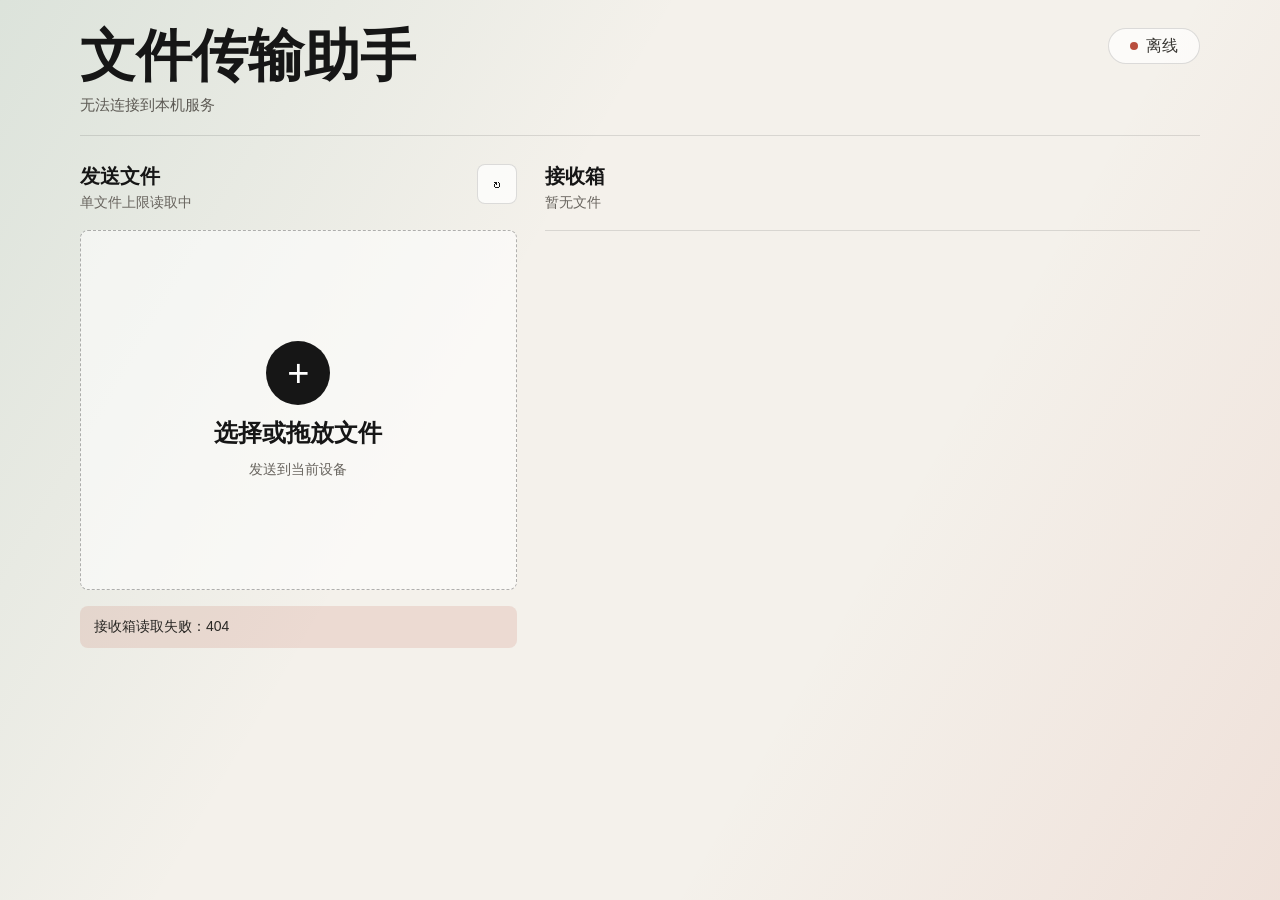
==== src/FileTransferAssistant/wwwroot/index.html @ 931b2ab2 "Refactor: Rename and restructure to FileTransferAssistant The project has been renamed from "PhoneCo" ====
<!DOCTYPE html>
<html lang="zh-CN">
<head>
    <meta charset="UTF-8">
    <meta name="viewport" content="width=device-width, initial-scale=1.0">
    <meta name="renderer" content="webkit">
    <title>文件传输助手</title>
    <link rel="stylesheet" href="css/styles.css">
</head>
<body>
    <main class="app-shell">
        <header class="top-bar">
            <div>
                <h1>文件传输助手</h1>
                <p id="serverUrl">正在读取连接地址</p>
            </div>
            <div class="status-pill" aria-live="polite">
                <span class="status-dot" id="statusDot"></span>
                <span id="statusText">连接中</span>
            </div>
        </header>

        <section class="workspace">
            <section class="transfer-pane" aria-labelledby="uploadTitle">
                <div class="section-heading">
                    <div>
                        <h2 id="uploadTitle">发送文件</h2>
                        <p id="uploadLimit">单文件上限读取中</p>
                    </div>
                    <button class="icon-button" id="refreshButton" type="button" title="刷新接收箱" aria-label="刷新接收箱">
                        <span aria-hidden="true">↻</span>
                    </button>
                </div>

                <label class="drop-zone" id="dropZone" for="fileInput">
                    <input type="file" id="fileInput" multiple>
                    <span class="drop-symbol" aria-hidden="true">+</span>
                    <span class="drop-title">选择或拖放文件</span>
                    <span class="drop-meta">发送到当前设备</span>
                </label>

                <div class="progress-panel" id="progressPanel" hidden>
                    <div class="progress-row">
                        <span id="progressName">准备上传</span>
                        <span id="progressPercent">0%</span>
                    </div>
                    <div class="progress-track">
                        <div class="progress-bar" id="progressBar"></div>
                    </div>
                    <div class="progress-size" id="progressSize">0 / 0</div>
                </div>

                <div class="notice" id="notice" hidden></div>
            </section>

            <section class="inbox-pane" aria-labelledby="inboxTitle">
                <div class="section-heading">
                    <div>
                        <h2 id="inboxTitle">接收箱</h2>
                        <p id="inboxMeta">暂无文件</p>
                    </div>
                </div>

                <div class="file-list" id="fileList" aria-live="polite"></div>
            </section>
        </section>
    </main>

    <script src="js/app.js"></script>
</body>
</html>
---- src/FileTransferAssistant/wwwroot/css/styles.css ----
* {
    box-sizing: border-box;
}

html,
body {
    margin: 0;
    min-height: 100%;
}

body {
    min-height: 100svh;
    color: #161616;
    background:
        linear-gradient(120deg, rgba(46, 125, 102, 0.12), transparent 38%),
        linear-gradient(300deg, rgba(196, 80, 61, 0.10), transparent 34%),
        #f4f1eb;
    font-family: -apple-system, BlinkMacSystemFont, "Segoe UI", Roboto, "Helvetica Neue", Arial, sans-serif;
}

button,
input {
    font: inherit;
}

.app-shell {
    width: min(1120px, calc(100% - 32px));
    min-height: 100svh;
    margin: 0 auto;
    padding: 28px 0;
    display: flex;
    flex-direction: column;
    gap: 24px;
}

.top-bar {
    display: flex;
    align-items: flex-start;
    justify-content: space-between;
    gap: 24px;
    padding-bottom: 20px;
    border-bottom: 1px solid rgba(22, 22, 22, 0.12);
}

.top-bar h1 {
    margin: 0;
    font-size: clamp(28px, 5vw, 56px);
    line-height: 1;
    font-weight: 720;
}

.top-bar p {
    margin: 12px 0 0;
    color: #5d5a54;
    font-size: 15px;
    word-break: break-all;
}

.status-pill {
    min-width: 92px;
    height: 36px;
    padding: 0 14px;
    border: 1px solid rgba(22, 22, 22, 0.14);
    border-radius: 999px;
    background: rgba(255, 255, 255, 0.68);
    display: inline-flex;
    align-items: center;
    justify-content: center;
    gap: 8px;
    color: #393733;
    flex: 0 0 auto;
}

.status-dot {
    width: 8px;
    height: 8px;
    border-radius: 999px;
    background: #b84d3d;
}

.status-dot.connected {
    background: #2e7d66;
}

.workspace {
    flex: 1;
    display: grid;
    grid-template-columns: minmax(320px, 0.9fr) minmax(0, 1.35fr);
    gap: 28px;
    align-items: stretch;
}

.transfer-pane,
.inbox-pane {
    min-width: 0;
    padding-top: 4px;
}

.section-heading {
    display: flex;
    align-items: flex-start;
    justify-content: space-between;
    gap: 16px;
    margin-bottom: 18px;
}

.section-heading h2 {
    margin: 0;
    font-size: 20px;
    line-height: 1.2;
}

.section-heading p {
    margin: 6px 0 0;
    color: #68645e;
    font-size: 14px;
}

.icon-button {
    width: 40px;
    height: 40px;
    border: 1px solid rgba(22, 22, 22, 0.14);
    border-radius: 8px;
    color: #161616;
    background: rgba(255, 255, 255, 0.72);
    cursor: pointer;
    transition: transform 140ms ease, background 140ms ease, border-color 140ms ease;
}

.icon-button:hover {
    background: #ffffff;
    border-color: rgba(22, 22, 22, 0.24);
}

.icon-button:active {
    transform: scale(0.97);
}

.drop-zone {
    min-height: 360px;
    border: 1px dashed rgba(22, 22, 22, 0.32);
    border-radius: 8px;
    background: rgba(255, 255, 255, 0.56);
    display: flex;
    flex-direction: column;
    align-items: center;
    justify-content: center;
    gap: 12px;
    cursor: pointer;
    transition: border-color 160ms ease, background 160ms ease, transform 160ms ease;
}

.drop-zone input {
    display: none;
}

.drop-zone.dragging {
    border-color: #2e7d66;
    background: rgba(46, 125, 102, 0.10);
    transform: translateY(-2px);
}

.drop-zone.busy {
    pointer-events: none;
    opacity: 0.7;
}

.drop-symbol {
    width: 64px;
    height: 64px;
    border-radius: 999px;
    background: #161616;
    color: #fff;
    display: inline-flex;
    align-items: center;
    justify-content: center;
    font-size: 38px;
    line-height: 1;
}

.drop-title {
    color: #161616;
    font-size: 24px;
    font-weight: 680;
}

.drop-meta {
    color: #68645e;
    font-size: 14px;
}

.progress-panel {
    margin-top: 18px;
    padding: 16px 0;
    border-top: 1px solid rgba(22, 22, 22, 0.12);
}

.progress-row,
.progress-size {
    display: flex;
    align-items: center;
    justify-content: space-between;
    gap: 16px;
    color: #4a4742;
    font-size: 14px;
}

.progress-row span:first-child {
    overflow: hidden;
    text-overflow: ellipsis;
    white-space: nowrap;
}

.progress-track {
    height: 8px;
    margin: 10px 0 8px;
    background: rgba(22, 22, 22, 0.12);
    border-radius: 999px;
    overflow: hidden;
}

.progress-bar {
    width: 0;
    height: 100%;
    background: #2e7d66;
    transition: width 180ms ease;
}

.notice {
    margin-top: 16px;
    padding: 12px 14px;
    border-radius: 8px;
    background: rgba(22, 22, 22, 0.08);
    color: #292724;
    font-size: 14px;
}

.notice[data-tone="success"] {
    background: rgba(46, 125, 102, 0.14);
}

.notice[data-tone="error"] {
    background: rgba(184, 77, 61, 0.14);
}

.file-list {
    display: flex;
    flex-direction: column;
    border-top: 1px solid rgba(22, 22, 22, 0.12);
}

.file-row {
    min-height: 72px;
    display: grid;
    grid-template-columns: minmax(0, 1fr) auto;
    align-items: center;
    gap: 20px;
    padding: 14px 0;
    border-bottom: 1px solid rgba(22, 22, 22, 0.12);
}

.file-info {
    min-width: 0;
}

.file-name {
    display: block;
    color: #161616;
    text-decoration: none;
    font-weight: 650;
    overflow-wrap: anywhere;
}

.file-name:hover {
    text-decoration: underline;
}

.file-meta {
    margin-top: 5px;
    color: #6c6860;
    font-size: 13px;
}

.download-button {
    min-width: 64px;
    height: 36px;
    padding: 0 14px;
    border: 1px solid rgba(22, 22, 22, 0.16);
    border-radius: 8px;
    color: #161616;
    background: #ffffff;
    display: inline-flex;
    align-items: center;
    justify-content: center;
    text-decoration: none;
    transition: transform 140ms ease, border-color 140ms ease;
}

.download-button:hover {
    border-color: rgba(22, 22, 22, 0.32);
}

.download-button:active {
    transform: scale(0.97);
}

.empty-state {
    min-height: 180px;
    display: flex;
    align-items: center;
    justify-content: center;
    color: #6c6860;
    border-bottom: 1px solid rgba(22, 22, 22, 0.12);
}

@media (max-width: 760px) {
    .app-shell {
        width: min(100% - 24px, 1120px);
        padding: 18px 0;
    }

    .top-bar {
        flex-direction: column;
        gap: 16px;
    }

    .workspace {
        grid-template-columns: 1fr;
        gap: 32px;
    }

    .drop-zone {
        min-height: 260px;
    }

    .drop-title {
        font-size: 21px;
    }
}
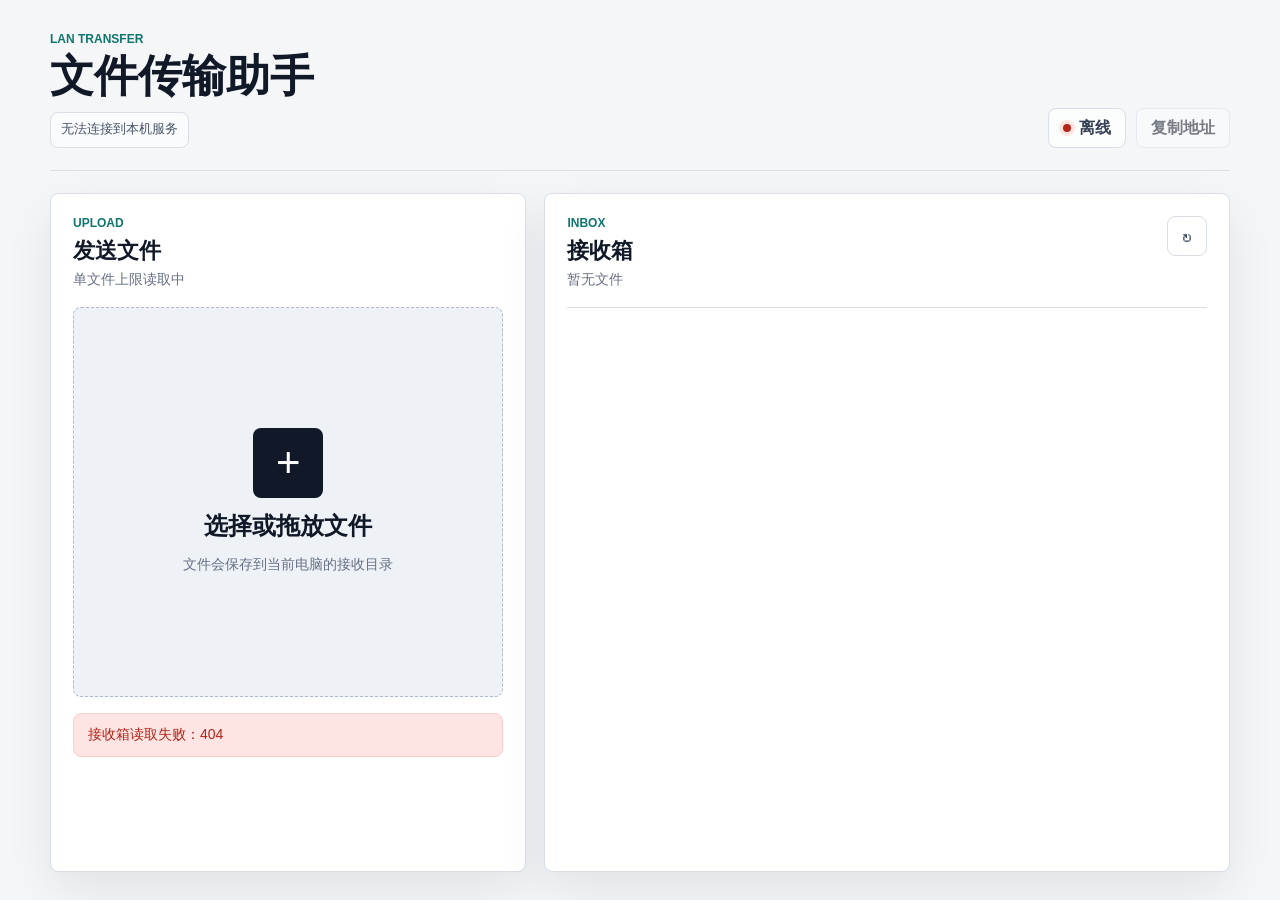
==== commit 8923f93c: "Enhance UI/UX with theming, animations, and new features Added CSS variables for consistent theming " ====
--- a/src/FileTransferAssistant/wwwroot/index.html
+++ b/src/FileTransferAssistant/wwwroot/index.html
@@ -5,38 +5,41 @@
     <meta name="viewport" content="width=device-width, initial-scale=1.0">
     <meta name="renderer" content="webkit">
     <title>文件传输助手</title>
+    <link rel="icon" href="data:image/svg+xml,%3Csvg xmlns='http://www.w3.org/2000/svg' viewBox='0 0 64 64'%3E%3Crect width='64' height='64' rx='12' fill='%23111827'/%3E%3Cpath d='M20 33h24M32 21v24' stroke='%23ffffff' stroke-width='6' stroke-linecap='round'/%3E%3C/svg%3E">
     <link rel="stylesheet" href="css/styles.css">
 </head>
 <body>
     <main class="app-shell">
         <header class="top-bar">
-            <div>
+            <div class="brand-block">
+                <span class="eyebrow">LAN Transfer</span>
                 <h1>文件传输助手</h1>
                 <p id="serverUrl">正在读取连接地址</p>
             </div>
-            <div class="status-pill" aria-live="polite">
-                <span class="status-dot" id="statusDot"></span>
-                <span id="statusText">连接中</span>
+            <div class="header-actions">
+                <div class="status-pill" aria-live="polite">
+                    <span class="status-dot" id="statusDot"></span>
+                    <span id="statusText">连接中</span>
+                </div>
+                <button class="secondary-button" id="copyLinkButton" type="button">复制地址</button>
             </div>
         </header>
 
         <section class="workspace">
-            <section class="transfer-pane" aria-labelledby="uploadTitle">
+            <section class="transfer-pane panel" aria-labelledby="uploadTitle">
                 <div class="section-heading">
                     <div>
+                        <span class="section-kicker">Upload</span>
                         <h2 id="uploadTitle">发送文件</h2>
                         <p id="uploadLimit">单文件上限读取中</p>
                     </div>
-                    <button class="icon-button" id="refreshButton" type="button" title="刷新接收箱" aria-label="刷新接收箱">
-                        <span aria-hidden="true">↻</span>
-                    </button>
                 </div>
 
                 <label class="drop-zone" id="dropZone" for="fileInput">
                     <input type="file" id="fileInput" multiple>
                     <span class="drop-symbol" aria-hidden="true">+</span>
                     <span class="drop-title">选择或拖放文件</span>
-                    <span class="drop-meta">发送到当前设备</span>
+                    <span class="drop-meta">文件会保存到当前电脑的接收目录</span>
                 </label>
 
                 <div class="progress-panel" id="progressPanel" hidden>
@@ -53,12 +56,16 @@
                 <div class="notice" id="notice" hidden></div>
             </section>
 
-            <section class="inbox-pane" aria-labelledby="inboxTitle">
+            <section class="inbox-pane panel" aria-labelledby="inboxTitle">
                 <div class="section-heading">
                     <div>
+                        <span class="section-kicker">Inbox</span>
                         <h2 id="inboxTitle">接收箱</h2>
                         <p id="inboxMeta">暂无文件</p>
                     </div>
+                    <button class="icon-button" id="refreshButton" type="button" title="刷新接收箱" aria-label="刷新接收箱">
+                        <span aria-hidden="true">↻</span>
+                    </button>
                 </div>
 
                 <div class="file-list" id="fileList" aria-live="polite"></div>
--- a/src/FileTransferAssistant/wwwroot/css/styles.css
+++ b/src/FileTransferAssistant/wwwroot/css/styles.css
@@ -1,5 +1,19 @@
 * {
     box-sizing: border-box;
+}
+
+:root {
+    --bg: #f4f6f8;
+    --ink: #111827;
+    --muted: #667085;
+    --line: #d9dee7;
+    --surface: #ffffff;
+    --surface-soft: #eef2f6;
+    --accent: #0f766e;
+    --accent-soft: #d9f4ef;
+    --danger: #b42318;
+    --danger-soft: #fee4e2;
+    --shadow: 0 18px 48px rgba(17, 24, 39, 0.08);
 }
 
 html,
@@ -10,11 +24,8 @@
 
 body {
     min-height: 100svh;
-    color: #161616;
-    background:
-        linear-gradient(120deg, rgba(46, 125, 102, 0.12), transparent 38%),
-        linear-gradient(300deg, rgba(196, 80, 61, 0.10), transparent 34%),
-        #f4f1eb;
+    color: var(--ink);
+    background: var(--bg);
     font-family: -apple-system, BlinkMacSystemFont, "Segoe UI", Roboto, "Helvetica Neue", Arial, sans-serif;
 }
 
@@ -23,77 +34,154 @@
     font: inherit;
 }
 
+button {
+    -webkit-tap-highlight-color: transparent;
+}
+
 .app-shell {
-    width: min(1120px, calc(100% - 32px));
+    width: min(1180px, calc(100% - 40px));
     min-height: 100svh;
     margin: 0 auto;
     padding: 28px 0;
     display: flex;
     flex-direction: column;
-    gap: 24px;
+    gap: 22px;
 }
 
 .top-bar {
     display: flex;
-    align-items: flex-start;
+    align-items: flex-end;
     justify-content: space-between;
     gap: 24px;
-    padding-bottom: 20px;
-    border-bottom: 1px solid rgba(22, 22, 22, 0.12);
+    padding: 4px 0 22px;
+    border-bottom: 1px solid var(--line);
+    animation: enter 360ms ease both;
+}
+
+.brand-block {
+    min-width: 0;
+}
+
+.eyebrow,
+.section-kicker {
+    display: block;
+    margin-bottom: 8px;
+    color: var(--accent);
+    font-size: 12px;
+    font-weight: 760;
+    letter-spacing: 0;
+    text-transform: uppercase;
 }
 
 .top-bar h1 {
     margin: 0;
-    font-size: clamp(28px, 5vw, 56px);
+    font-size: 44px;
     line-height: 1;
-    font-weight: 720;
+    font-weight: 760;
 }
 
 .top-bar p {
-    margin: 12px 0 0;
-    color: #5d5a54;
-    font-size: 15px;
-    word-break: break-all;
+    width: fit-content;
+    max-width: 100%;
+    margin: 14px 0 0;
+    padding: 8px 10px;
+    border: 1px solid var(--line);
+    border-radius: 8px;
+    color: #475467;
+    background: rgba(255, 255, 255, 0.58);
+    font-family: ui-monospace, SFMono-Regular, Consolas, "Liberation Mono", monospace;
+    font-size: 13px;
+    line-height: 1.4;
+    overflow-wrap: anywhere;
+}
+
+.header-actions {
+    display: flex;
+    align-items: center;
+    justify-content: flex-end;
+    gap: 10px;
+    flex: 0 0 auto;
+}
+
+.status-pill,
+.secondary-button,
+.icon-button,
+.download-button {
+    min-height: 40px;
+    border: 1px solid var(--line);
+    border-radius: 8px;
+    background: rgba(255, 255, 255, 0.78);
+    color: var(--ink);
+    transition: transform 140ms ease, background 140ms ease, border-color 140ms ease, color 140ms ease;
 }
 
 .status-pill {
-    min-width: 92px;
-    height: 36px;
     padding: 0 14px;
-    border: 1px solid rgba(22, 22, 22, 0.14);
-    border-radius: 999px;
-    background: rgba(255, 255, 255, 0.68);
     display: inline-flex;
     align-items: center;
     justify-content: center;
     gap: 8px;
-    color: #393733;
-    flex: 0 0 auto;
+    color: #344054;
+    font-weight: 650;
 }
 
 .status-dot {
     width: 8px;
     height: 8px;
     border-radius: 999px;
-    background: #b84d3d;
+    background: var(--danger);
+    box-shadow: 0 0 0 4px var(--danger-soft);
 }
 
 .status-dot.connected {
-    background: #2e7d66;
+    background: var(--accent);
+    box-shadow: 0 0 0 4px var(--accent-soft);
+}
+
+.secondary-button {
+    padding: 0 14px;
+    cursor: pointer;
+    font-weight: 650;
+}
+
+.secondary-button:hover,
+.icon-button:hover,
+.download-button:hover {
+    background: var(--surface);
+    border-color: #aeb8c7;
+}
+
+.secondary-button:disabled {
+    cursor: not-allowed;
+    opacity: 0.55;
+}
+
+.secondary-button:active,
+.icon-button:active,
+.download-button:active {
+    transform: translateY(1px) scale(0.98);
 }
 
 .workspace {
     flex: 1;
     display: grid;
-    grid-template-columns: minmax(320px, 0.9fr) minmax(0, 1.35fr);
-    gap: 28px;
+    grid-template-columns: minmax(300px, 0.82fr) minmax(0, 1.18fr);
+    gap: 18px;
     align-items: stretch;
 }
 
-.transfer-pane,
+.panel {
+    min-width: 0;
+    padding: 22px;
+    border: 1px solid var(--line);
+    border-radius: 8px;
+    background: var(--surface);
+    box-shadow: var(--shadow);
+    animation: enter 420ms ease both;
+}
+
 .inbox-pane {
-    min-width: 0;
-    padding-top: 4px;
+    animation-delay: 70ms;
 }
 
 .section-heading {
@@ -101,98 +189,107 @@
     align-items: flex-start;
     justify-content: space-between;
     gap: 16px;
+    min-height: 58px;
     margin-bottom: 18px;
 }
 
 .section-heading h2 {
     margin: 0;
-    font-size: 20px;
+    font-size: 22px;
     line-height: 1.2;
 }
 
 .section-heading p {
     margin: 6px 0 0;
-    color: #68645e;
+    color: var(--muted);
     font-size: 14px;
 }
 
 .icon-button {
     width: 40px;
-    height: 40px;
-    border: 1px solid rgba(22, 22, 22, 0.14);
-    border-radius: 8px;
-    color: #161616;
-    background: rgba(255, 255, 255, 0.72);
+    padding: 0;
+    display: inline-flex;
+    align-items: center;
+    justify-content: center;
     cursor: pointer;
-    transition: transform 140ms ease, background 140ms ease, border-color 140ms ease;
-}
-
-.icon-button:hover {
-    background: #ffffff;
-    border-color: rgba(22, 22, 22, 0.24);
-}
-
-.icon-button:active {
-    transform: scale(0.97);
+    color: #344054;
+    font-size: 20px;
 }
 
 .drop-zone {
-    min-height: 360px;
-    border: 1px dashed rgba(22, 22, 22, 0.32);
-    border-radius: 8px;
-    background: rgba(255, 255, 255, 0.56);
+    min-height: 390px;
+    border: 1px dashed #aeb8c7;
+    border-radius: 8px;
+    background: var(--surface-soft);
     display: flex;
     flex-direction: column;
     align-items: center;
     justify-content: center;
     gap: 12px;
     cursor: pointer;
-    transition: border-color 160ms ease, background 160ms ease, transform 160ms ease;
+    outline: 0;
+    transition: border-color 160ms ease, background 160ms ease, transform 160ms ease, box-shadow 160ms ease;
 }
 
 .drop-zone input {
     display: none;
 }
 
+.drop-zone:hover {
+    border-color: var(--accent);
+    background: #e9f5f3;
+}
+
 .drop-zone.dragging {
-    border-color: #2e7d66;
-    background: rgba(46, 125, 102, 0.10);
+    border-color: var(--accent);
+    background: var(--accent-soft);
+    box-shadow: inset 0 0 0 1px var(--accent);
     transform: translateY(-2px);
 }
 
 .drop-zone.busy {
     pointer-events: none;
-    opacity: 0.7;
+    opacity: 0.68;
 }
 
 .drop-symbol {
-    width: 64px;
-    height: 64px;
-    border-radius: 999px;
-    background: #161616;
+    width: 70px;
+    height: 70px;
+    border-radius: 8px;
+    background: var(--ink);
     color: #fff;
     display: inline-flex;
     align-items: center;
     justify-content: center;
-    font-size: 38px;
+    font-size: 42px;
     line-height: 1;
+    transition: transform 160ms ease;
+}
+
+.drop-zone:hover .drop-symbol,
+.drop-zone.dragging .drop-symbol {
+    transform: translateY(-2px);
 }
 
 .drop-title {
-    color: #161616;
+    color: var(--ink);
     font-size: 24px;
-    font-weight: 680;
+    font-weight: 720;
+    text-align: center;
 }
 
 .drop-meta {
-    color: #68645e;
+    max-width: 260px;
+    color: var(--muted);
     font-size: 14px;
+    line-height: 1.5;
+    text-align: center;
 }
 
 .progress-panel {
     margin-top: 18px;
-    padding: 16px 0;
-    border-top: 1px solid rgba(22, 22, 22, 0.12);
+    padding-top: 16px;
+    border-top: 1px solid var(--line);
 }
 
 .progress-row,
@@ -201,7 +298,7 @@
     align-items: center;
     justify-content: space-between;
     gap: 16px;
-    color: #4a4742;
+    color: #475467;
     font-size: 14px;
 }
 
@@ -212,9 +309,9 @@
 }
 
 .progress-track {
-    height: 8px;
+    height: 9px;
     margin: 10px 0 8px;
-    background: rgba(22, 22, 22, 0.12);
+    background: #e4e7ec;
     border-radius: 999px;
     overflow: hidden;
 }
@@ -222,41 +319,62 @@
 .progress-bar {
     width: 0;
     height: 100%;
-    background: #2e7d66;
+    background: var(--accent);
     transition: width 180ms ease;
 }
 
 .notice {
     margin-top: 16px;
     padding: 12px 14px;
-    border-radius: 8px;
-    background: rgba(22, 22, 22, 0.08);
-    color: #292724;
+    border: 1px solid var(--line);
+    border-radius: 8px;
+    background: var(--surface-soft);
+    color: #344054;
     font-size: 14px;
+    animation: lift 180ms ease both;
 }
 
 .notice[data-tone="success"] {
-    background: rgba(46, 125, 102, 0.14);
+    border-color: #99d9ce;
+    background: var(--accent-soft);
+    color: #075a53;
 }
 
 .notice[data-tone="error"] {
-    background: rgba(184, 77, 61, 0.14);
+    border-color: #fecdca;
+    background: var(--danger-soft);
+    color: var(--danger);
 }
 
 .file-list {
     display: flex;
     flex-direction: column;
-    border-top: 1px solid rgba(22, 22, 22, 0.12);
+    border-top: 1px solid var(--line);
 }
 
 .file-row {
-    min-height: 72px;
+    min-height: 76px;
     display: grid;
-    grid-template-columns: minmax(0, 1fr) auto;
-    align-items: center;
-    gap: 20px;
+    grid-template-columns: 44px minmax(0, 1fr) auto;
+    align-items: center;
+    gap: 14px;
     padding: 14px 0;
-    border-bottom: 1px solid rgba(22, 22, 22, 0.12);
+    border-bottom: 1px solid var(--line);
+    animation: lift 220ms ease both;
+}
+
+.file-badge {
+    width: 44px;
+    height: 44px;
+    border-radius: 8px;
+    background: var(--surface-soft);
+    color: #475467;
+    display: inline-flex;
+    align-items: center;
+    justify-content: center;
+    font-size: 11px;
+    font-weight: 760;
+    text-transform: uppercase;
 }
 
 .file-info {
@@ -265,75 +383,163 @@
 
 .file-name {
     display: block;
-    color: #161616;
+    color: var(--ink);
+    text-decoration: none;
+    font-weight: 680;
+    line-height: 1.35;
+    overflow-wrap: anywhere;
+}
+
+.file-name:hover {
+    color: var(--accent);
+}
+
+.file-meta {
+    margin-top: 5px;
+    color: var(--muted);
+    font-size: 13px;
+}
+
+.download-button {
+    min-width: 66px;
+    padding: 0 14px;
+    display: inline-flex;
+    align-items: center;
+    justify-content: center;
     text-decoration: none;
     font-weight: 650;
-    overflow-wrap: anywhere;
-}
-
-.file-name:hover {
-    text-decoration: underline;
-}
-
-.file-meta {
-    margin-top: 5px;
-    color: #6c6860;
-    font-size: 13px;
-}
-
-.download-button {
-    min-width: 64px;
-    height: 36px;
-    padding: 0 14px;
-    border: 1px solid rgba(22, 22, 22, 0.16);
-    border-radius: 8px;
-    color: #161616;
-    background: #ffffff;
-    display: inline-flex;
-    align-items: center;
-    justify-content: center;
-    text-decoration: none;
-    transition: transform 140ms ease, border-color 140ms ease;
-}
-
-.download-button:hover {
-    border-color: rgba(22, 22, 22, 0.32);
-}
-
-.download-button:active {
-    transform: scale(0.97);
 }
 
 .empty-state {
-    min-height: 180px;
-    display: flex;
-    align-items: center;
-    justify-content: center;
-    color: #6c6860;
-    border-bottom: 1px solid rgba(22, 22, 22, 0.12);
-}
-
-@media (max-width: 760px) {
+    min-height: 220px;
+    display: flex;
+    align-items: center;
+    justify-content: center;
+    color: var(--muted);
+    border-bottom: 1px solid var(--line);
+    font-size: 15px;
+}
+
+@keyframes enter {
+    from {
+        opacity: 0;
+        transform: translateY(10px);
+    }
+
+    to {
+        opacity: 1;
+        transform: translateY(0);
+    }
+}
+
+@keyframes lift {
+    from {
+        opacity: 0;
+        transform: translateY(6px);
+    }
+
+    to {
+        opacity: 1;
+        transform: translateY(0);
+    }
+}
+
+@media (max-width: 860px) {
     .app-shell {
-        width: min(100% - 24px, 1120px);
-        padding: 18px 0;
+        width: min(100% - 28px, 1180px);
+        padding: 20px 0;
     }
 
     .top-bar {
+        align-items: flex-start;
         flex-direction: column;
-        gap: 16px;
+    }
+
+    .top-bar h1 {
+        font-size: 36px;
+    }
+
+    .header-actions {
+        width: 100%;
+        justify-content: space-between;
     }
 
     .workspace {
         grid-template-columns: 1fr;
-        gap: 32px;
     }
 
     .drop-zone {
-        min-height: 260px;
+        min-height: 270px;
+    }
+}
+
+@media (max-width: 520px) {
+    .app-shell {
+        width: min(100% - 20px, 1180px);
+        padding: 14px 0;
+        gap: 14px;
+    }
+
+    .top-bar {
+        padding-bottom: 16px;
+    }
+
+    .top-bar h1 {
+        font-size: 32px;
+    }
+
+    .top-bar p {
+        font-size: 12px;
+    }
+
+    .header-actions {
+        flex-wrap: wrap;
+    }
+
+    .status-pill,
+    .secondary-button {
+        flex: 1 1 130px;
+    }
+
+    .panel {
+        padding: 16px;
+    }
+
+    .section-heading {
+        min-height: 52px;
+    }
+
+    .section-heading h2 {
+        font-size: 20px;
     }
 
     .drop-title {
         font-size: 21px;
     }
-}
+
+    .file-row {
+        grid-template-columns: 40px minmax(0, 1fr);
+    }
+
+    .file-badge {
+        width: 40px;
+        height: 40px;
+    }
+
+    .download-button {
+        grid-column: 2;
+        justify-self: start;
+        min-width: 84px;
+        margin-top: -4px;
+    }
+}
+
+@media (prefers-reduced-motion: reduce) {
+    *,
+    *::before,
+    *::after {
+        animation-duration: 1ms !important;
+        scroll-behavior: auto !important;
+        transition-duration: 1ms !important;
+    }
+}
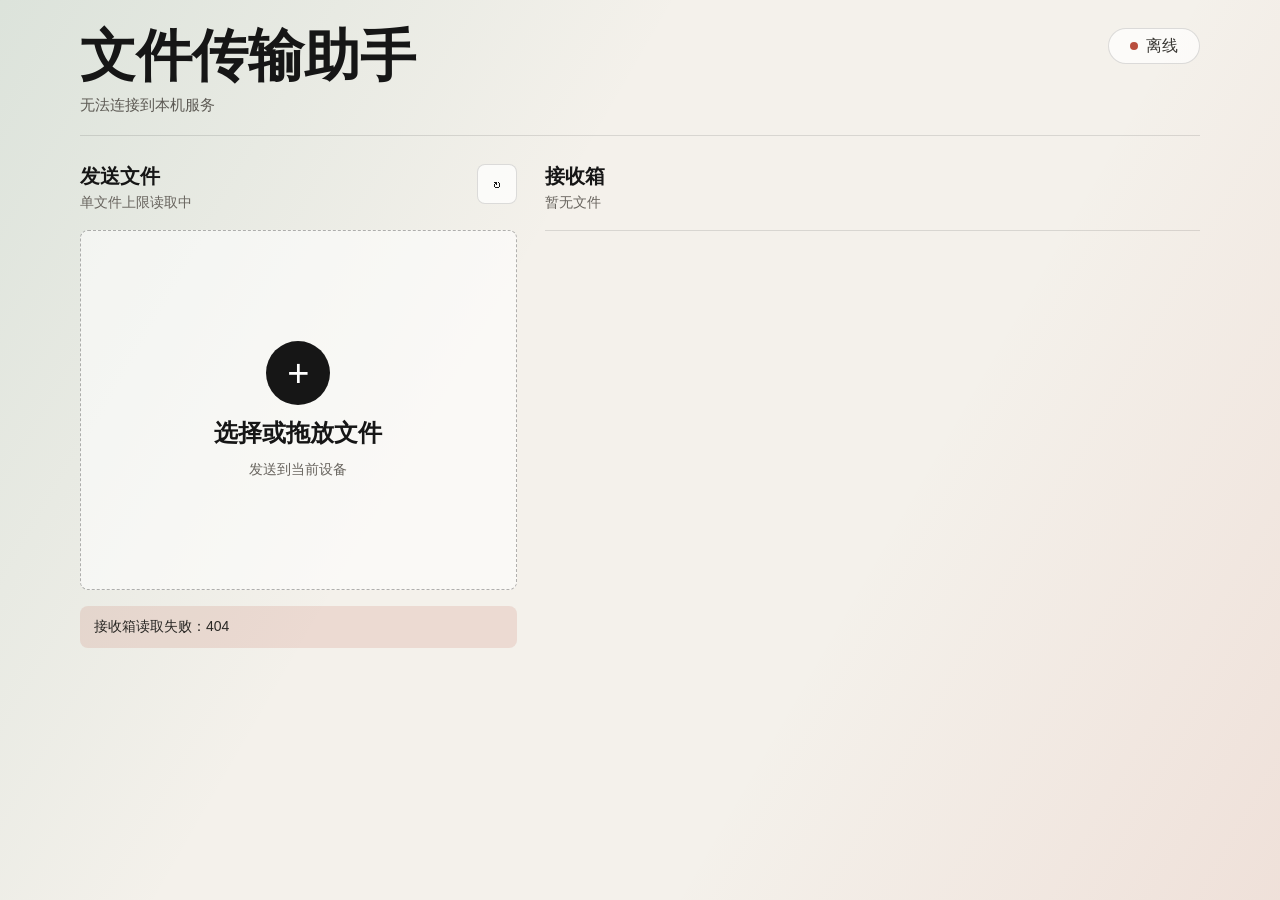
==== commit 23b034d5: "Revert "Enhance UI/UX with theming, animations, and new features" This reverts commit 8923f93c8a6cb2" ====
--- a/src/FileTransferAssistant/wwwroot/index.html
+++ b/src/FileTransferAssistant/wwwroot/index.html
@@ -5,41 +5,38 @@
     <meta name="viewport" content="width=device-width, initial-scale=1.0">
     <meta name="renderer" content="webkit">
     <title>文件传输助手</title>
-    <link rel="icon" href="data:image/svg+xml,%3Csvg xmlns='http://www.w3.org/2000/svg' viewBox='0 0 64 64'%3E%3Crect width='64' height='64' rx='12' fill='%23111827'/%3E%3Cpath d='M20 33h24M32 21v24' stroke='%23ffffff' stroke-width='6' stroke-linecap='round'/%3E%3C/svg%3E">
     <link rel="stylesheet" href="css/styles.css">
 </head>
 <body>
     <main class="app-shell">
         <header class="top-bar">
-            <div class="brand-block">
-                <span class="eyebrow">LAN Transfer</span>
+            <div>
                 <h1>文件传输助手</h1>
                 <p id="serverUrl">正在读取连接地址</p>
             </div>
-            <div class="header-actions">
-                <div class="status-pill" aria-live="polite">
-                    <span class="status-dot" id="statusDot"></span>
-                    <span id="statusText">连接中</span>
-                </div>
-                <button class="secondary-button" id="copyLinkButton" type="button">复制地址</button>
+            <div class="status-pill" aria-live="polite">
+                <span class="status-dot" id="statusDot"></span>
+                <span id="statusText">连接中</span>
             </div>
         </header>
 
         <section class="workspace">
-            <section class="transfer-pane panel" aria-labelledby="uploadTitle">
+            <section class="transfer-pane" aria-labelledby="uploadTitle">
                 <div class="section-heading">
                     <div>
-                        <span class="section-kicker">Upload</span>
                         <h2 id="uploadTitle">发送文件</h2>
                         <p id="uploadLimit">单文件上限读取中</p>
                     </div>
+                    <button class="icon-button" id="refreshButton" type="button" title="刷新接收箱" aria-label="刷新接收箱">
+                        <span aria-hidden="true">↻</span>
+                    </button>
                 </div>
 
                 <label class="drop-zone" id="dropZone" for="fileInput">
                     <input type="file" id="fileInput" multiple>
                     <span class="drop-symbol" aria-hidden="true">+</span>
                     <span class="drop-title">选择或拖放文件</span>
-                    <span class="drop-meta">文件会保存到当前电脑的接收目录</span>
+                    <span class="drop-meta">发送到当前设备</span>
                 </label>
 
                 <div class="progress-panel" id="progressPanel" hidden>
@@ -56,16 +53,12 @@
                 <div class="notice" id="notice" hidden></div>
             </section>
 
-            <section class="inbox-pane panel" aria-labelledby="inboxTitle">
+            <section class="inbox-pane" aria-labelledby="inboxTitle">
                 <div class="section-heading">
                     <div>
-                        <span class="section-kicker">Inbox</span>
                         <h2 id="inboxTitle">接收箱</h2>
                         <p id="inboxMeta">暂无文件</p>
                     </div>
-                    <button class="icon-button" id="refreshButton" type="button" title="刷新接收箱" aria-label="刷新接收箱">
-                        <span aria-hidden="true">↻</span>
-                    </button>
                 </div>
 
                 <div class="file-list" id="fileList" aria-live="polite"></div>
--- a/src/FileTransferAssistant/wwwroot/css/styles.css
+++ b/src/FileTransferAssistant/wwwroot/css/styles.css
@@ -1,19 +1,5 @@
 * {
     box-sizing: border-box;
-}
-
-:root {
-    --bg: #f4f6f8;
-    --ink: #111827;
-    --muted: #667085;
-    --line: #d9dee7;
-    --surface: #ffffff;
-    --surface-soft: #eef2f6;
-    --accent: #0f766e;
-    --accent-soft: #d9f4ef;
-    --danger: #b42318;
-    --danger-soft: #fee4e2;
-    --shadow: 0 18px 48px rgba(17, 24, 39, 0.08);
 }
 
 html,
@@ -24,8 +10,11 @@
 
 body {
     min-height: 100svh;
-    color: var(--ink);
-    background: var(--bg);
+    color: #161616;
+    background:
+        linear-gradient(120deg, rgba(46, 125, 102, 0.12), transparent 38%),
+        linear-gradient(300deg, rgba(196, 80, 61, 0.10), transparent 34%),
+        #f4f1eb;
     font-family: -apple-system, BlinkMacSystemFont, "Segoe UI", Roboto, "Helvetica Neue", Arial, sans-serif;
 }
 
@@ -34,154 +23,77 @@
     font: inherit;
 }
 
-button {
-    -webkit-tap-highlight-color: transparent;
-}
-
 .app-shell {
-    width: min(1180px, calc(100% - 40px));
+    width: min(1120px, calc(100% - 32px));
     min-height: 100svh;
     margin: 0 auto;
     padding: 28px 0;
     display: flex;
     flex-direction: column;
-    gap: 22px;
+    gap: 24px;
 }
 
 .top-bar {
     display: flex;
-    align-items: flex-end;
+    align-items: flex-start;
     justify-content: space-between;
     gap: 24px;
-    padding: 4px 0 22px;
-    border-bottom: 1px solid var(--line);
-    animation: enter 360ms ease both;
-}
-
-.brand-block {
-    min-width: 0;
-}
-
-.eyebrow,
-.section-kicker {
-    display: block;
-    margin-bottom: 8px;
-    color: var(--accent);
-    font-size: 12px;
-    font-weight: 760;
-    letter-spacing: 0;
-    text-transform: uppercase;
+    padding-bottom: 20px;
+    border-bottom: 1px solid rgba(22, 22, 22, 0.12);
 }
 
 .top-bar h1 {
     margin: 0;
-    font-size: 44px;
+    font-size: clamp(28px, 5vw, 56px);
     line-height: 1;
-    font-weight: 760;
+    font-weight: 720;
 }
 
 .top-bar p {
-    width: fit-content;
-    max-width: 100%;
-    margin: 14px 0 0;
-    padding: 8px 10px;
-    border: 1px solid var(--line);
-    border-radius: 8px;
-    color: #475467;
-    background: rgba(255, 255, 255, 0.58);
-    font-family: ui-monospace, SFMono-Regular, Consolas, "Liberation Mono", monospace;
-    font-size: 13px;
-    line-height: 1.4;
-    overflow-wrap: anywhere;
-}
-
-.header-actions {
-    display: flex;
-    align-items: center;
-    justify-content: flex-end;
-    gap: 10px;
+    margin: 12px 0 0;
+    color: #5d5a54;
+    font-size: 15px;
+    word-break: break-all;
+}
+
+.status-pill {
+    min-width: 92px;
+    height: 36px;
+    padding: 0 14px;
+    border: 1px solid rgba(22, 22, 22, 0.14);
+    border-radius: 999px;
+    background: rgba(255, 255, 255, 0.68);
+    display: inline-flex;
+    align-items: center;
+    justify-content: center;
+    gap: 8px;
+    color: #393733;
     flex: 0 0 auto;
-}
-
-.status-pill,
-.secondary-button,
-.icon-button,
-.download-button {
-    min-height: 40px;
-    border: 1px solid var(--line);
-    border-radius: 8px;
-    background: rgba(255, 255, 255, 0.78);
-    color: var(--ink);
-    transition: transform 140ms ease, background 140ms ease, border-color 140ms ease, color 140ms ease;
-}
-
-.status-pill {
-    padding: 0 14px;
-    display: inline-flex;
-    align-items: center;
-    justify-content: center;
-    gap: 8px;
-    color: #344054;
-    font-weight: 650;
 }
 
 .status-dot {
     width: 8px;
     height: 8px;
     border-radius: 999px;
-    background: var(--danger);
-    box-shadow: 0 0 0 4px var(--danger-soft);
+    background: #b84d3d;
 }
 
 .status-dot.connected {
-    background: var(--accent);
-    box-shadow: 0 0 0 4px var(--accent-soft);
-}
-
-.secondary-button {
-    padding: 0 14px;
-    cursor: pointer;
-    font-weight: 650;
-}
-
-.secondary-button:hover,
-.icon-button:hover,
-.download-button:hover {
-    background: var(--surface);
-    border-color: #aeb8c7;
-}
-
-.secondary-button:disabled {
-    cursor: not-allowed;
-    opacity: 0.55;
-}
-
-.secondary-button:active,
-.icon-button:active,
-.download-button:active {
-    transform: translateY(1px) scale(0.98);
+    background: #2e7d66;
 }
 
 .workspace {
     flex: 1;
     display: grid;
-    grid-template-columns: minmax(300px, 0.82fr) minmax(0, 1.18fr);
-    gap: 18px;
+    grid-template-columns: minmax(320px, 0.9fr) minmax(0, 1.35fr);
+    gap: 28px;
     align-items: stretch;
 }
 
-.panel {
+.transfer-pane,
+.inbox-pane {
     min-width: 0;
-    padding: 22px;
-    border: 1px solid var(--line);
-    border-radius: 8px;
-    background: var(--surface);
-    box-shadow: var(--shadow);
-    animation: enter 420ms ease both;
-}
-
-.inbox-pane {
-    animation-delay: 70ms;
+    padding-top: 4px;
 }
 
 .section-heading {
@@ -189,107 +101,98 @@
     align-items: flex-start;
     justify-content: space-between;
     gap: 16px;
-    min-height: 58px;
     margin-bottom: 18px;
 }
 
 .section-heading h2 {
     margin: 0;
-    font-size: 22px;
+    font-size: 20px;
     line-height: 1.2;
 }
 
 .section-heading p {
     margin: 6px 0 0;
-    color: var(--muted);
+    color: #68645e;
     font-size: 14px;
 }
 
 .icon-button {
     width: 40px;
-    padding: 0;
-    display: inline-flex;
-    align-items: center;
-    justify-content: center;
+    height: 40px;
+    border: 1px solid rgba(22, 22, 22, 0.14);
+    border-radius: 8px;
+    color: #161616;
+    background: rgba(255, 255, 255, 0.72);
     cursor: pointer;
-    color: #344054;
-    font-size: 20px;
+    transition: transform 140ms ease, background 140ms ease, border-color 140ms ease;
+}
+
+.icon-button:hover {
+    background: #ffffff;
+    border-color: rgba(22, 22, 22, 0.24);
+}
+
+.icon-button:active {
+    transform: scale(0.97);
 }
 
 .drop-zone {
-    min-height: 390px;
-    border: 1px dashed #aeb8c7;
+    min-height: 360px;
+    border: 1px dashed rgba(22, 22, 22, 0.32);
     border-radius: 8px;
-    background: var(--surface-soft);
+    background: rgba(255, 255, 255, 0.56);
     display: flex;
     flex-direction: column;
     align-items: center;
     justify-content: center;
     gap: 12px;
     cursor: pointer;
-    outline: 0;
-    transition: border-color 160ms ease, background 160ms ease, transform 160ms ease, box-shadow 160ms ease;
+    transition: border-color 160ms ease, background 160ms ease, transform 160ms ease;
 }
 
 .drop-zone input {
     display: none;
 }
 
-.drop-zone:hover {
-    border-color: var(--accent);
-    background: #e9f5f3;
-}
-
 .drop-zone.dragging {
-    border-color: var(--accent);
-    background: var(--accent-soft);
-    box-shadow: inset 0 0 0 1px var(--accent);
+    border-color: #2e7d66;
+    background: rgba(46, 125, 102, 0.10);
     transform: translateY(-2px);
 }
 
 .drop-zone.busy {
     pointer-events: none;
-    opacity: 0.68;
+    opacity: 0.7;
 }
 
 .drop-symbol {
-    width: 70px;
-    height: 70px;
-    border-radius: 8px;
-    background: var(--ink);
+    width: 64px;
+    height: 64px;
+    border-radius: 999px;
+    background: #161616;
     color: #fff;
     display: inline-flex;
     align-items: center;
     justify-content: center;
-    font-size: 42px;
+    font-size: 38px;
     line-height: 1;
-    transition: transform 160ms ease;
-}
-
-.drop-zone:hover .drop-symbol,
-.drop-zone.dragging .drop-symbol {
-    transform: translateY(-2px);
 }
 
 .drop-title {
-    color: var(--ink);
+    color: #161616;
     font-size: 24px;
-    font-weight: 720;
-    text-align: center;
+    font-weight: 680;
 }
 
 .drop-meta {
-    max-width: 260px;
-    color: var(--muted);
+    color: #68645e;
     font-size: 14px;
-    line-height: 1.5;
-    text-align: center;
 }
 
 .progress-panel {
     margin-top: 18px;
-    padding-top: 16px;
-    border-top: 1px solid var(--line);
+    padding: 16px 0;
+    border-top: 1px solid rgba(22, 22, 22, 0.12);
 }
 
 .progress-row,
@@ -298,7 +201,7 @@
     align-items: center;
     justify-content: space-between;
     gap: 16px;
-    color: #475467;
+    color: #4a4742;
     font-size: 14px;
 }
 
@@ -309,9 +212,9 @@
 }
 
 .progress-track {
-    height: 9px;
+    height: 8px;
     margin: 10px 0 8px;
-    background: #e4e7ec;
+    background: rgba(22, 22, 22, 0.12);
     border-radius: 999px;
     overflow: hidden;
 }
@@ -319,62 +222,41 @@
 .progress-bar {
     width: 0;
     height: 100%;
-    background: var(--accent);
+    background: #2e7d66;
     transition: width 180ms ease;
 }
 
 .notice {
     margin-top: 16px;
     padding: 12px 14px;
-    border: 1px solid var(--line);
     border-radius: 8px;
-    background: var(--surface-soft);
-    color: #344054;
+    background: rgba(22, 22, 22, 0.08);
+    color: #292724;
     font-size: 14px;
-    animation: lift 180ms ease both;
 }
 
 .notice[data-tone="success"] {
-    border-color: #99d9ce;
-    background: var(--accent-soft);
-    color: #075a53;
+    background: rgba(46, 125, 102, 0.14);
 }
 
 .notice[data-tone="error"] {
-    border-color: #fecdca;
-    background: var(--danger-soft);
-    color: var(--danger);
+    background: rgba(184, 77, 61, 0.14);
 }
 
 .file-list {
     display: flex;
     flex-direction: column;
-    border-top: 1px solid var(--line);
+    border-top: 1px solid rgba(22, 22, 22, 0.12);
 }
 
 .file-row {
-    min-height: 76px;
+    min-height: 72px;
     display: grid;
-    grid-template-columns: 44px minmax(0, 1fr) auto;
-    align-items: center;
-    gap: 14px;
+    grid-template-columns: minmax(0, 1fr) auto;
+    align-items: center;
+    gap: 20px;
     padding: 14px 0;
-    border-bottom: 1px solid var(--line);
-    animation: lift 220ms ease both;
-}
-
-.file-badge {
-    width: 44px;
-    height: 44px;
-    border-radius: 8px;
-    background: var(--surface-soft);
-    color: #475467;
-    display: inline-flex;
-    align-items: center;
-    justify-content: center;
-    font-size: 11px;
-    font-weight: 760;
-    text-transform: uppercase;
+    border-bottom: 1px solid rgba(22, 22, 22, 0.12);
 }
 
 .file-info {
@@ -383,163 +265,75 @@
 
 .file-name {
     display: block;
-    color: var(--ink);
+    color: #161616;
     text-decoration: none;
-    font-weight: 680;
-    line-height: 1.35;
+    font-weight: 650;
     overflow-wrap: anywhere;
 }
 
 .file-name:hover {
-    color: var(--accent);
+    text-decoration: underline;
 }
 
 .file-meta {
     margin-top: 5px;
-    color: var(--muted);
+    color: #6c6860;
     font-size: 13px;
 }
 
 .download-button {
-    min-width: 66px;
+    min-width: 64px;
+    height: 36px;
     padding: 0 14px;
+    border: 1px solid rgba(22, 22, 22, 0.16);
+    border-radius: 8px;
+    color: #161616;
+    background: #ffffff;
     display: inline-flex;
     align-items: center;
     justify-content: center;
     text-decoration: none;
-    font-weight: 650;
+    transition: transform 140ms ease, border-color 140ms ease;
+}
+
+.download-button:hover {
+    border-color: rgba(22, 22, 22, 0.32);
+}
+
+.download-button:active {
+    transform: scale(0.97);
 }
 
 .empty-state {
-    min-height: 220px;
-    display: flex;
-    align-items: center;
-    justify-content: center;
-    color: var(--muted);
-    border-bottom: 1px solid var(--line);
-    font-size: 15px;
-}
-
-@keyframes enter {
-    from {
-        opacity: 0;
-        transform: translateY(10px);
-    }
-
-    to {
-        opacity: 1;
-        transform: translateY(0);
-    }
-}
-
-@keyframes lift {
-    from {
-        opacity: 0;
-        transform: translateY(6px);
-    }
-
-    to {
-        opacity: 1;
-        transform: translateY(0);
-    }
-}
-
-@media (max-width: 860px) {
+    min-height: 180px;
+    display: flex;
+    align-items: center;
+    justify-content: center;
+    color: #6c6860;
+    border-bottom: 1px solid rgba(22, 22, 22, 0.12);
+}
+
+@media (max-width: 760px) {
     .app-shell {
-        width: min(100% - 28px, 1180px);
-        padding: 20px 0;
+        width: min(100% - 24px, 1120px);
+        padding: 18px 0;
     }
 
     .top-bar {
-        align-items: flex-start;
         flex-direction: column;
-    }
-
-    .top-bar h1 {
-        font-size: 36px;
-    }
-
-    .header-actions {
-        width: 100%;
-        justify-content: space-between;
+        gap: 16px;
     }
 
     .workspace {
         grid-template-columns: 1fr;
+        gap: 32px;
     }
 
     .drop-zone {
-        min-height: 270px;
-    }
-}
-
-@media (max-width: 520px) {
-    .app-shell {
-        width: min(100% - 20px, 1180px);
-        padding: 14px 0;
-        gap: 14px;
-    }
-
-    .top-bar {
-        padding-bottom: 16px;
-    }
-
-    .top-bar h1 {
-        font-size: 32px;
-    }
-
-    .top-bar p {
-        font-size: 12px;
-    }
-
-    .header-actions {
-        flex-wrap: wrap;
-    }
-
-    .status-pill,
-    .secondary-button {
-        flex: 1 1 130px;
-    }
-
-    .panel {
-        padding: 16px;
-    }
-
-    .section-heading {
-        min-height: 52px;
-    }
-
-    .section-heading h2 {
-        font-size: 20px;
+        min-height: 260px;
     }
 
     .drop-title {
         font-size: 21px;
     }
-
-    .file-row {
-        grid-template-columns: 40px minmax(0, 1fr);
-    }
-
-    .file-badge {
-        width: 40px;
-        height: 40px;
-    }
-
-    .download-button {
-        grid-column: 2;
-        justify-self: start;
-        min-width: 84px;
-        margin-top: -4px;
-    }
-}
-
-@media (prefers-reduced-motion: reduce) {
-    *,
-    *::before,
-    *::after {
-        animation-duration: 1ms !important;
-        scroll-behavior: auto !important;
-        transition-duration: 1ms !important;
-    }
-}
+}
